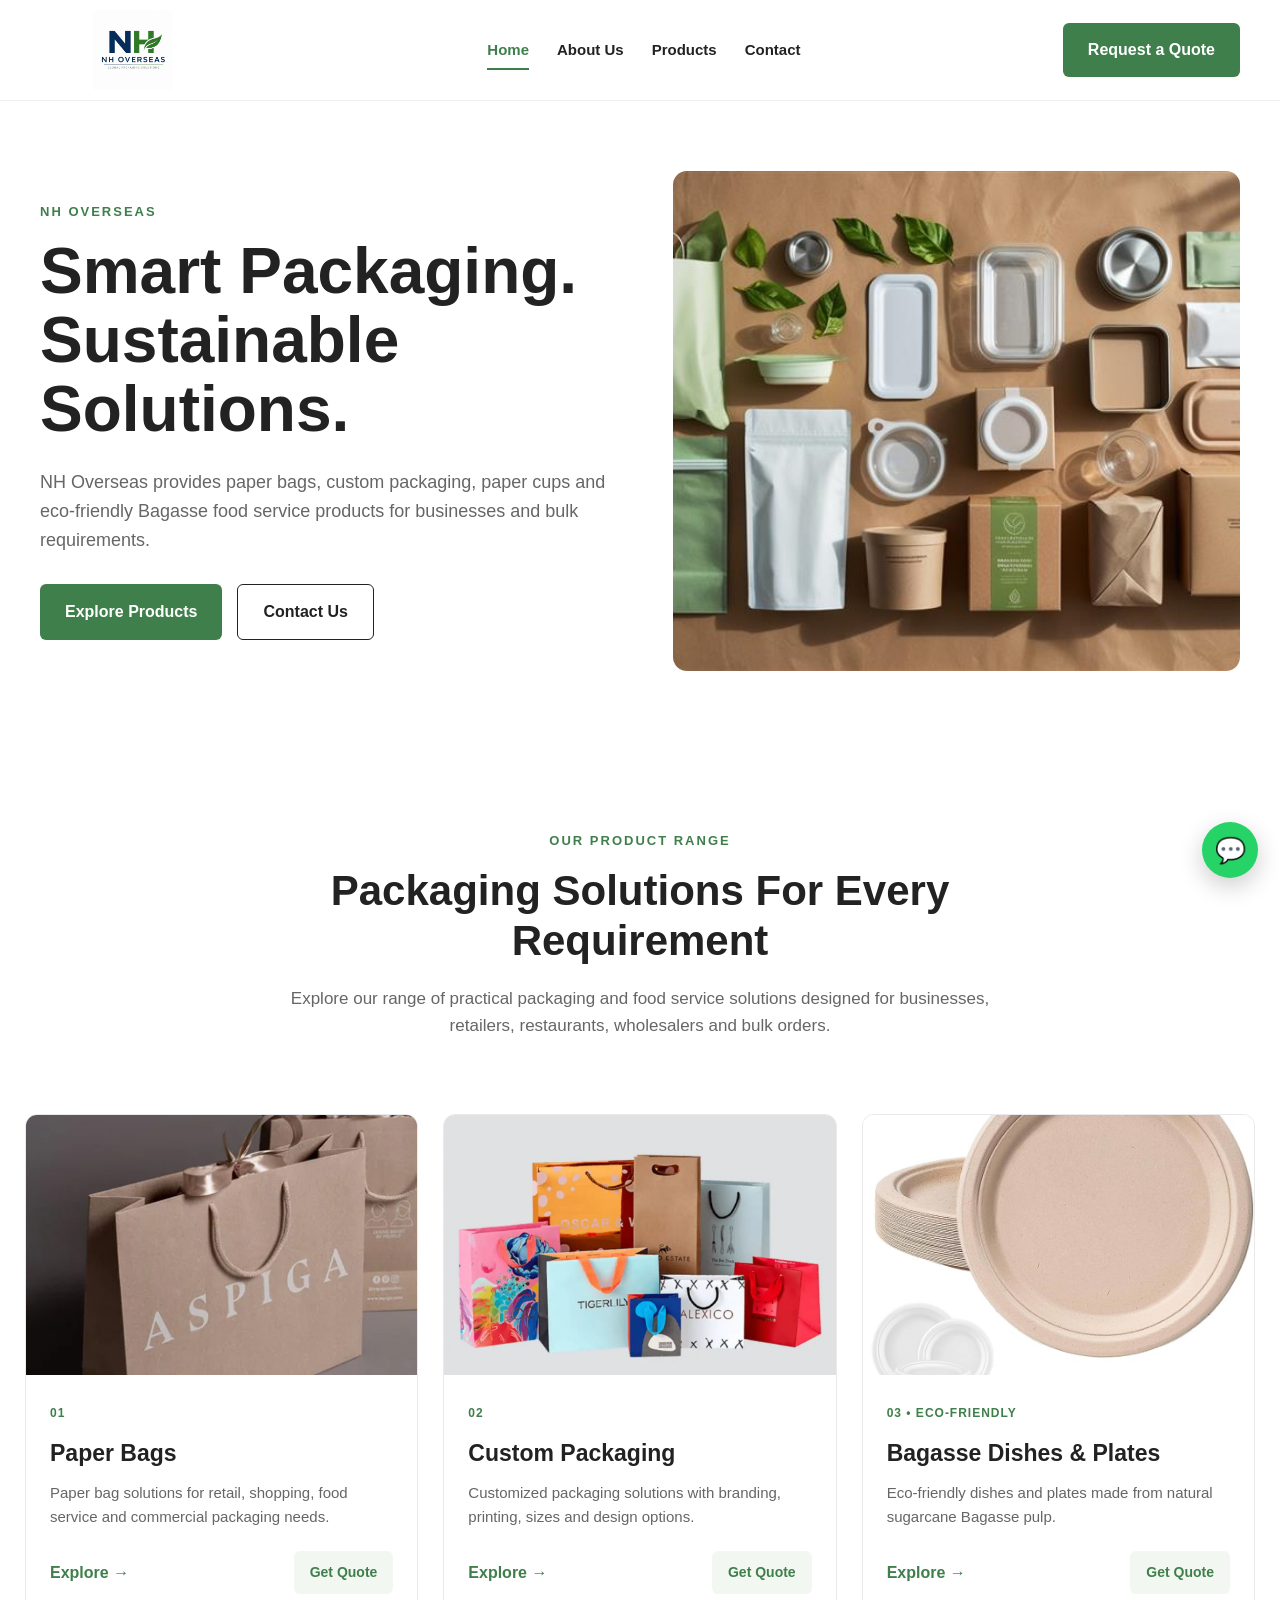
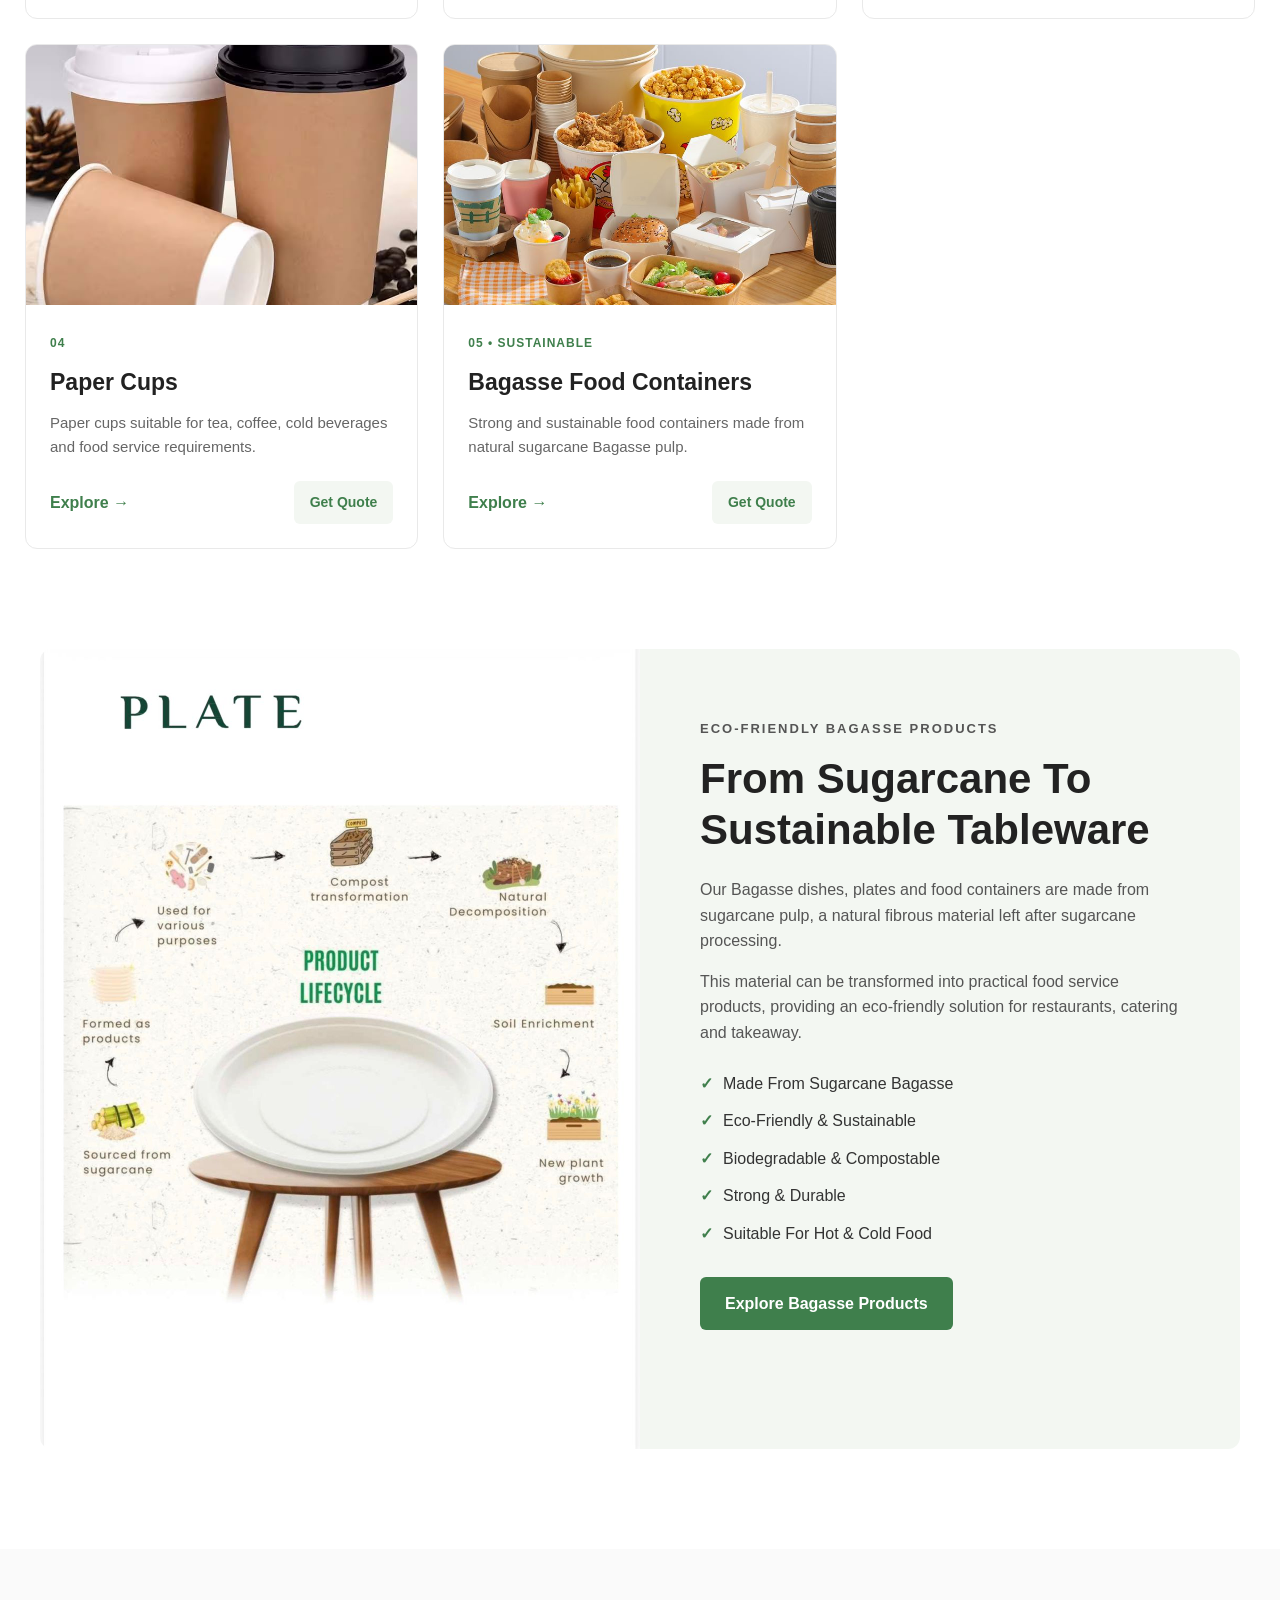
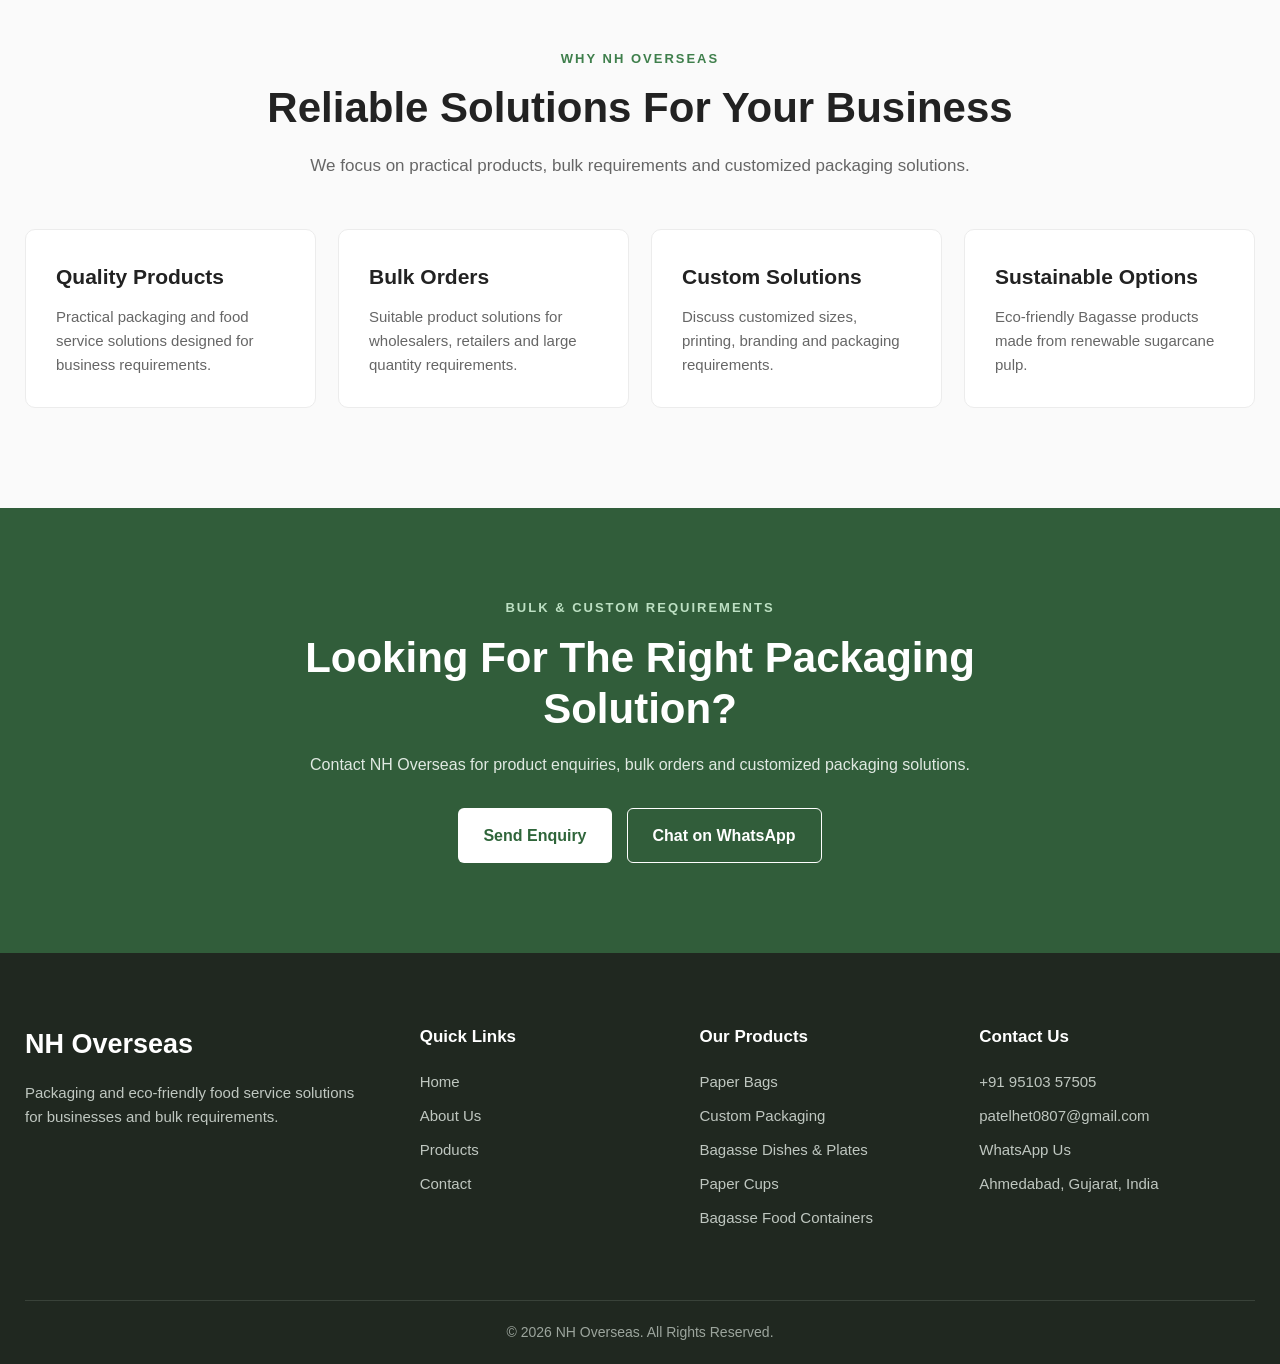
==== index.html @ 630b4209 "Add files via upload" ====
<!DOCTYPE html>
<html lang="en">

<head>
    <meta charset="UTF-8">
    <meta name="viewport" content="width=device-width, initial-scale=1.0">

    <title>NH Overseas | Sustainable Packaging Solutions</title>

    <meta name="description"
        content="NH Overseas offers paper bags, custom packaging, eco-friendly sugarcane Bagasse dishes, plates, paper cups and food containers.">

    <link rel="stylesheet" href="./css/style.css">
</head>

<body>

    <!-- HEADER -->
    <header class="header">
        <div class="navbar">

            <a href="./index.html" class="logo">
                <img src="./images/logo.png" alt="NH Overseas Logo">
            </a>

            <nav class="nav-menu" id="navMenu">
                <a href="./index.html" class="active">Home</a>
                <a href="./about.html">About Us</a>
                <a href="./products.html">Products</a>
                <a href="./contact.html">Contact</a>
            </nav>

            <div class="header-actions">

                <a href="./contact.html" class="quote-btn">
                    Request a Quote
                </a>

                <button class="menu-toggle" id="menuToggle"
                    aria-label="Open Menu">
                    ☰
                </button>

            </div>

        </div>
    </header>


    <!-- HERO SECTION -->
    <section class="hero">

        <div class="hero-content">

            <p class="section-tag">
                NH OVERSEAS
            </p>

            <h1>
                Smart Packaging.
                Sustainable Solutions.
            </h1>

            <p class="hero-text">
                NH Overseas provides paper bags, custom packaging,
                paper cups and eco-friendly Bagasse food service
                products for businesses and bulk requirements.
            </p>

            <div class="hero-buttons">

                <a href="./products.html" class="primary-btn">
                    Explore Products
                </a>

                <a href="./contact.html" class="secondary-btn">
                    Contact Us
                </a>

            </div>

        </div>


        <div class="hero-image">

            <img src="./images/hero.jpg"
                alt="NH Overseas Sustainable Packaging">

        </div>

    </section>


    <!-- PRODUCTS INTRO -->
    <section class="product-intro">

        <div class="section-heading">

            <p class="section-tag">
                OUR PRODUCT RANGE
            </p>

            <h2>
                Packaging Solutions For Every Requirement
            </h2>

            <p>
                Explore our range of practical packaging and
                food service solutions designed for businesses,
                retailers, restaurants, wholesalers and bulk orders.
            </p>

        </div>

    </section>


    <!-- PRODUCTS -->
    <section class="products-section">

        <div class="products-grid">


            <!-- PRODUCT 1 -->
            <div class="product-card">

                <div class="product-image">

                    <img src="./images/paper-bags.jpg"
                        alt="Paper Bags">

                </div>

                <div class="product-info">

                    <span>01</span>

                    <h3>
                        Paper Bags
                    </h3>

                    <p>
                        Paper bag solutions for retail,
                        shopping, food service and
                        commercial packaging needs.
                    </p>

                    <div class="product-buttons">

                        <a href="./products.html#paper-bags"
                            class="explore-link">

                            Explore →

                        </a>

                        <a href="./contact.html"
                            class="get-quote-btn">

                            Get Quote

                        </a>

                    </div>

                </div>

            </div>


            <!-- PRODUCT 2 -->
            <div class="product-card">

                <div class="product-image">

                    <img src="./images/custom-bags.jpg"
                        alt="Custom Packaging">

                </div>

                <div class="product-info">

                    <span>02</span>

                    <h3>
                        Custom Packaging
                    </h3>

                    <p>
                        Customized packaging solutions with
                        branding, printing, sizes and
                        design options.
                    </p>

                    <div class="product-buttons">

                        <a href="./products.html#custom-packaging"
                            class="explore-link">

                            Explore →

                        </a>

                        <a href="./contact.html"
                            class="get-quote-btn">

                            Get Quote

                        </a>

                    </div>

                </div>

            </div>


            <!-- PRODUCT 3 -->
            <div class="product-card">

                <div class="product-image">

                    <img src="./images/paper-dishes.jpg"
                        alt="Eco-Friendly Bagasse Dishes and Plates">

                </div>

                <div class="product-info">

                    <span>03 • ECO-FRIENDLY</span>

                    <h3>
                        Bagasse Dishes & Plates
                    </h3>

                    <p>
                        Eco-friendly dishes and plates made
                        from natural sugarcane Bagasse pulp.
                    </p>

                    <div class="product-buttons">

                        <a href="./products.html#paper-dishes"
                            class="explore-link">

                            Explore →

                        </a>

                        <a href="./contact.html"
                            class="get-quote-btn">

                            Get Quote

                        </a>

                    </div>

                </div>

            </div>


            <!-- PRODUCT 4 -->
            <div class="product-card">

                <div class="product-image">

                    <img src="./images/paper-cups.jpg"
                        alt="Paper Cups">

                </div>

                <div class="product-info">

                    <span>04</span>

                    <h3>
                        Paper Cups
                    </h3>

                    <p>
                        Paper cups suitable for tea,
                        coffee, cold beverages and
                        food service requirements.
                    </p>

                    <div class="product-buttons">

                        <a href="./products.html#paper-cups"
                            class="explore-link">

                            Explore →

                        </a>

                        <a href="./contact.html"
                            class="get-quote-btn">

                            Get Quote

                        </a>

                    </div>

                </div>

            </div>


            <!-- PRODUCT 5 -->
            <div class="product-card">

                <div class="product-image">

                    <img src="./images/food-containers.jpg"
                        alt="Eco-Friendly Bagasse Food Containers">

                </div>

                <div class="product-info">

                    <span>05 • SUSTAINABLE</span>

                    <h3>
                        Bagasse Food Containers
                    </h3>

                    <p>
                        Strong and sustainable food containers
                        made from natural sugarcane Bagasse pulp.
                    </p>

                    <div class="product-buttons">

                        <a href="./products.html#food-containers"
                            class="explore-link">

                            Explore →

                        </a>

                        <a href="./contact.html"
                            class="get-quote-btn">

                            Get Quote

                        </a>

                    </div>

                </div>

            </div>


        </div>

    </section>


    <!-- BAGASSE FEATURE -->
    <section class="custom-section">

        <div class="custom-image">

         <img src="./images/bagasse-process.jpg"
     alt="Sugarcane to Bagasse Eco-Friendly Product Process">

        </div>


        <div class="custom-content">

            <p class="section-tag">
                ECO-FRIENDLY BAGASSE PRODUCTS
            </p>

            <h2>
                From Sugarcane To Sustainable Tableware
            </h2>

            <p>
                Our Bagasse dishes, plates and food containers
                are made from sugarcane pulp, a natural fibrous
                material left after sugarcane processing.
            </p>

            <p>
                This material can be transformed into practical
                food service products, providing an eco-friendly
                solution for restaurants, catering and takeaway.
            </p>

            <ul>

                <li>Made From Sugarcane Bagasse</li>

                <li>Eco-Friendly & Sustainable</li>

                <li>Biodegradable & Compostable</li>

                <li>Strong & Durable</li>

                <li>Suitable For Hot & Cold Food</li>

            </ul>

            <a href="./products.html#paper-dishes"
                class="primary-btn">

                Explore Bagasse Products

            </a>

        </div>

    </section>


    <!-- WHY CHOOSE US -->
    <section class="why-section">

        <div class="section-heading">

            <p class="section-tag">
                WHY NH OVERSEAS
            </p>

            <h2>
                Reliable Solutions For Your Business
            </h2>

            <p>
                We focus on practical products, bulk requirements
                and customized packaging solutions.
            </p>

        </div>


        <div class="why-grid">


            <div class="why-card">

                <h3>
                    Quality Products
                </h3>

                <p>
                    Practical packaging and food service
                    solutions designed for business requirements.
                </p>

            </div>


            <div class="why-card">

                <h3>
                    Bulk Orders
                </h3>

                <p>
                    Suitable product solutions for wholesalers,
                    retailers and large quantity requirements.
                </p>

            </div>


            <div class="why-card">

                <h3>
                    Custom Solutions
                </h3>

                <p>
                    Discuss customized sizes, printing,
                    branding and packaging requirements.
                </p>

            </div>


            <div class="why-card">

                <h3>
                    Sustainable Options
                </h3>

                <p>
                    Eco-friendly Bagasse products made
                    from renewable sugarcane pulp.
                </p>

            </div>


        </div>

    </section>


    <!-- CTA -->
    <section class="cta-section">

        <p class="section-tag">
            BULK & CUSTOM REQUIREMENTS
        </p>

        <h2>
            Looking For The Right Packaging Solution?
        </h2>

        <p>
            Contact NH Overseas for product enquiries,
            bulk orders and customized packaging solutions.
        </p>


        <div class="cta-buttons">

            <a href="./contact.html"
                class="white-btn">

                Send Enquiry

            </a>

            <a href="https://wa.me/919510357505"
                target="_blank"
                class="outline-btn">

                Chat on WhatsApp

            </a>

        </div>

    </section>


    <!-- FOOTER -->
    <footer class="footer">

        <div class="footer-grid">


            <div>

                <h2>
                    NH Overseas
                </h2>

                <p>
                    Packaging and eco-friendly food service
                    solutions for businesses and bulk requirements.
                </p>

            </div>


            <div>

                <h3>
                    Quick Links
                </h3>

                <a href="./index.html">
                    Home
                </a>

                <a href="./about.html">
                    About Us
                </a>

                <a href="./products.html">
                    Products
                </a>

                <a href="./contact.html">
                    Contact
                </a>

            </div>


            <div>

                <h3>
                    Our Products
                </h3>

                <a href="./products.html#paper-bags">
                    Paper Bags
                </a>

                <a href="./products.html#custom-packaging">
                    Custom Packaging
                </a>

                <a href="./products.html#paper-dishes">
                    Bagasse Dishes & Plates
                </a>

                <a href="./products.html#paper-cups">
                    Paper Cups
                </a>

                <a href="./products.html#food-containers">
                    Bagasse Food Containers
                </a>

            </div>


            <div>

                <h3>
                    Contact Us
                </h3>

                <a href="tel:+919510357505">
                    +91 95103 57505
                </a>

                <a href="mailto:patelhet0807@gmail.com">
                    patelhet0807@gmail.com
                </a>

                <a href="https://wa.me/919510357505"
                    target="_blank">

                    WhatsApp Us

                </a>

                <p>
                    Ahmedabad, Gujarat, India
                </p>

            </div>

        </div>


        <div class="footer-bottom">

            © 2026 NH Overseas. All Rights Reserved.

        </div>

    </footer>


    <!-- FLOATING WHATSAPP -->
    <a href="https://wa.me/919510357505"
        class="floating-whatsapp"
        target="_blank"
        aria-label="Chat on WhatsApp">

        💬

    </a>


    <!-- BACK TO TOP -->
    <button class="back-to-top"
        id="backToTop"
        aria-label="Back to top">

        ↑

    </button>


    <!-- JAVASCRIPT -->
    <script>

        const menuToggle =
            document.getElementById("menuToggle");

        const navMenu =
            document.getElementById("navMenu");


        menuToggle.addEventListener("click", function () {

            navMenu.classList.toggle("show");

        });


        const backToTop =
            document.getElementById("backToTop");


        window.addEventListener("scroll", function () {

            if (window.scrollY > 300) {

                backToTop.classList.add("show");

            } else {

                backToTop.classList.remove("show");

            }

        });


        backToTop.addEventListener("click", function () {

            window.scrollTo({
                top: 0,
                behavior: "smooth"
            });

        });

    </script>

</body>

</html>
---- css/style.css ----
/* ========================================
   NH OVERSEAS - FINAL WEBSITE STYLESHEET
======================================== */

/* ---------- RESET ---------- */

* {
    margin: 0;
    padding: 0;
    box-sizing: border-box;
}

html {
    scroll-behavior: smooth;
}

body {
    font-family: Arial, Helvetica, sans-serif;
    color: #222;
    background: #ffffff;
    line-height: 1.6;
}

img {
    max-width: 100%;
    display: block;
}

a {
    text-decoration: none;
    color: inherit;
}

button,
input,
textarea,
select {
    font: inherit;
}


/* ========================================
   COMMON
======================================== */

.section-tag {
    font-size: 13px;
    font-weight: 700;
    letter-spacing: 2px;
    color: #3f7f4c;
    margin-bottom: 14px;
    text-transform: uppercase;
}

.section-heading {
    max-width: 750px;
    margin: 0 auto;
    text-align: center;
}

.section-heading h2 {
    font-size: 42px;
    line-height: 1.2;
    margin-bottom: 18px;
}

.section-heading > p:last-child {
    color: #666;
    font-size: 17px;
}

.primary-btn,
.secondary-btn,
.quote-btn,
.white-btn,
.outline-btn,
.outline-white-btn,
.get-quote-btn {
    display: inline-flex;
    align-items: center;
    justify-content: center;
    padding: 14px 25px;
    border-radius: 6px;
    font-weight: 600;
    transition: 0.3s ease;
    cursor: pointer;
    border: none;
}

.primary-btn {
    background: #3f7f4c;
    color: #ffffff;
}

.primary-btn:hover {
    background: #2f653a;
    transform: translateY(-2px);
}

.secondary-btn {
    border: 1px solid #222;
    color: #222;
    background: transparent;
}

.secondary-btn:hover {
    background: #222;
    color: #fff;
}

.white-btn {
    background: #ffffff;
    color: #2f653a;
}

.white-btn:hover {
    transform: translateY(-2px);
}

.outline-btn,
.outline-white-btn {
    border: 1px solid #ffffff;
    color: #ffffff;
}

.outline-btn:hover,
.outline-white-btn:hover {
    background: #ffffff;
    color: #2f653a;
}


/* ========================================
   HEADER
======================================== */

.header {
    width: 100%;
    background: #ffffff;
    position: sticky;
    top: 0;
    z-index: 1000;
    border-bottom: 1px solid #eeeeee;
}

.navbar {
    max-width: 1250px;
    margin: auto;
    min-height: 82px;
    padding: 10px 25px;

    display: flex;
    align-items: center;
    justify-content: space-between;
    gap: 25px;
}

.logo {
    display: flex;
    align-items: center;
    flex-shrink: 0;
}

.logo img {
    width: 185px;
    max-height: 80px;
    object-fit: contain;
}

.nav-menu {
    display: flex;
    align-items: center;
    gap: 28px;
}

.nav-menu a {
    font-size: 15px;
    font-weight: 600;
    position: relative;
    padding: 8px 0;
}

.nav-menu a::after {
    content: "";
    width: 0;
    height: 2px;
    background: #3f7f4c;

    position: absolute;
    left: 0;
    bottom: 0;

    transition: 0.3s;
}

.nav-menu a:hover::after,
.nav-menu a.active::after {
    width: 100%;
}

.nav-menu a.active {
    color: #3f7f4c;
}

.header-actions {
    display: flex;
    align-items: center;
    gap: 12px;
}

.quote-btn {
    background: #3f7f4c;
    color: #ffffff;
    white-space: nowrap;
}

.quote-btn:hover {
    background: #2f653a;
}

.menu-toggle {
    display: none;
    background: none;
    border: none;
    font-size: 30px;
    cursor: pointer;
}


/* ========================================
   HOME HERO
======================================== */

.hero {
    max-width: 1250px;
    margin: auto;
    min-height: 620px;
    padding: 70px 25px;

    display: grid;
    grid-template-columns: 1fr 1fr;
    align-items: center;
    gap: 65px;
}

.hero-content h1 {
    font-size: clamp(42px, 5vw, 68px);
    line-height: 1.08;
    margin-bottom: 24px;
    max-width: 650px;
}

.hero-text {
    color: #666;
    font-size: 18px;
    max-width: 600px;
    margin-bottom: 30px;
}

.hero-buttons {
    display: flex;
    flex-wrap: wrap;
    gap: 15px;
}

.hero-image img {
    width: 100%;
    height: 500px;
    object-fit: cover;
    border-radius: 14px;
}


/* ========================================
   PAGE HERO
======================================== */

.page-hero {
    background: #f3f7f2;
    min-height: 320px;

    display: flex;
    align-items: center;
    justify-content: center;

    padding: 60px 25px;
    text-align: center;
}

.page-hero-content {
    max-width: 850px;
}

.page-hero-content > p {
    font-size: 13px;
    font-weight: 700;
    color: #3f7f4c;
    letter-spacing: 2px;
    margin-bottom: 15px;
}

.page-hero h1 {
    font-size: clamp(38px, 5vw, 58px);
    line-height: 1.15;
    margin-bottom: 18px;
}

.page-hero span {
    color: #666;
    font-size: 17px;
}


/* ========================================
   PRODUCT INTRO
======================================== */

.product-intro,
.products-intro {
    padding: 90px 25px 45px;
}


/* ========================================
   PRODUCT GRID
======================================== */

.products-section {
    padding: 30px 25px 100px;
}

.products-grid {
    max-width: 1250px;
    margin: auto;

    display: grid;
    grid-template-columns: repeat(3, 1fr);
    gap: 25px;
}

.product-card {
    border: 1px solid #e9e9e9;
    background: #ffffff;
    border-radius: 12px;
    overflow: hidden;

    transition: 0.3s ease;
}

.product-card:hover {
    transform: translateY(-7px);
    box-shadow: 0 15px 40px rgba(0, 0, 0, 0.08);
}

.product-image {
    overflow: hidden;
}

.product-image img {
    width: 100%;
    height: 260px;
    object-fit: cover;
    transition: 0.5s;
}

.product-card:hover .product-image img {
    transform: scale(1.05);
}

.product-info {
    padding: 24px;
}

.product-info > span {
    color: #3f7f4c;
    font-size: 12px;
    font-weight: 700;
    letter-spacing: 1px;
}

.product-info h3 {
    font-size: 23px;
    margin: 10px 0;
}

.product-info p {
    color: #666;
    font-size: 15px;
}

.product-buttons {
    display: flex;
    align-items: center;
    justify-content: space-between;
    gap: 12px;
    margin-top: 22px;
}

.explore-link {
    color: #3f7f4c;
    font-weight: 700;
}

.get-quote-btn {
    padding: 10px 16px;
    background: #f3f7f2;
    color: #3f7f4c;
    font-size: 14px;
}

.get-quote-btn:hover {
    background: #3f7f4c;
    color: #fff;
}


/* ========================================
   CUSTOM / BAGASSE SECTION
======================================== */

.custom-section {
    max-width: 1250px;
    margin: 0 auto 100px;
    padding: 0 25px;

    display: grid;
    grid-template-columns: 1fr 1fr;
    align-items: stretch;
    gap: 0;
}

.custom-image img {
    width: 100%;
    height: 100%;
    min-height: 520px;
    object-fit: cover;
    border-radius: 12px 0 0 12px;
}

.custom-content {
    background: #f3f7f2;
    padding: 70px 60px;
    border-radius: 0 12px 12px 0;
}

.custom-content h2 {
    font-size: 42px;
    line-height: 1.2;
    margin-bottom: 22px;
}

.custom-content p {
    color: #555;
    margin-bottom: 15px;
}

.custom-content ul {
    list-style: none;
    margin: 25px 0 30px;
}

.custom-content li {
    margin-bottom: 12px;
    color: #333;
}

.custom-content li::before {
    content: "✓";
    color: #3f7f4c;
    font-weight: bold;
    margin-right: 10px;
}


/* ========================================
   WHY SECTION
======================================== */

.why-section {
    background: #fafafa;
    padding: 100px 25px;
}

.why-grid {
    max-width: 1250px;
    margin: 50px auto 0;

    display: grid;
    grid-template-columns: repeat(4, 1fr);
    gap: 22px;
}

.why-card {
    background: #ffffff;
    padding: 30px;
    border: 1px solid #ececec;
    border-radius: 10px;
}

.why-card h3 {
    font-size: 21px;
    margin-bottom: 12px;
}

.why-card p {
    color: #666;
    font-size: 15px;
}


/* ========================================
   PRODUCT DETAIL PAGES
======================================== */

.product-category-section {
    padding: 100px 25px;
}

.alternate-section {
    background: #fafafa;
}

.product-category-container {
    max-width: 1200px;
    margin: auto;

    display: grid;
    grid-template-columns: 1fr 1fr;
    align-items: center;
    gap: 70px;
}

.reverse-layout .product-category-content {
    order: 2;
}

.reverse-layout .product-category-visual {
    order: 1;
}

.product-category-content h2 {
    font-size: 42px;
    line-height: 1.2;
    margin-bottom: 20px;
}

.product-category-content > p {
    color: #666;
    margin-bottom: 15px;
    font-size: 16px;
}

.product-feature-list {
    margin: 28px 0 32px;

    display: grid;
    grid-template-columns: repeat(2, 1fr);
    gap: 12px;
}

.product-feature-list div {
    background: #f3f7f2;
    padding: 12px 14px;
    border-radius: 6px;
    color: #333;
    font-size: 14px;
}

.product-image-visual img,
.product-category-visual img {
    width: 100%;
    height: 470px;
    object-fit: cover;
    border-radius: 14px;
}


/* ========================================
   PAPER / BAGASSE FEATURE
======================================== */

.paper-feature {
    background: #315d3a;
    padding: 90px 25px;
    color: #ffffff;
}

.paper-feature-container {
    max-width: 1200px;
    margin: auto;

    display: grid;
    grid-template-columns: 1fr 1fr;
    align-items: center;
    gap: 70px;
}

.paper-feature-content h2 {
    font-size: 43px;
    line-height: 1.2;
    margin-bottom: 20px;
}

.paper-feature-content > p {
    margin-bottom: 15px;
    color: #e5eee7;
}

.light-tag {
    color: #bde0c3;
}

.feature-list {
    margin: 28px 0 30px;
}

.feature-list div {
    margin-bottom: 13px;
    color: #f1f6f2;
}

.feature-list span {
    margin-right: 10px;
    color: #bde0c3;
}

.paper-feature-image img {
    width: 100%;
    height: 450px;
    object-fit: cover;
    border-radius: 14px;
}


/* ========================================
   ABOUT PAGE
======================================== */

.about-section {
    padding: 100px 25px;
}

.about-container {
    max-width: 1200px;
    margin: auto;

    display: grid;
    grid-template-columns: 1fr 1fr;
    align-items: center;
    gap: 70px;
}

.about-content h2 {
    font-size: 42px;
    line-height: 1.2;
    margin-bottom: 20px;
}

.about-content > p {
    color: #666;
    margin-bottom: 16px;
}

.about-content .primary-btn {
    margin-top: 15px;
}

.about-visual img {
    width: 100%;
    height: 470px;
    object-fit: cover;
    border-radius: 14px;
}


/* ========================================
   CTA SECTIONS
======================================== */

.cta-section,
.global-cta {
    background: #315d3a;
    color: #ffffff;
    text-align: center;
    padding: 90px 25px;
}

.cta-section .section-tag,
.global-cta .section-tag {
    color: #bde0c3;
}

.cta-section h2,
.global-cta h2 {
    max-width: 800px;
    margin: 0 auto 18px;
    font-size: 42px;
    line-height: 1.2;
}

.cta-section > p:not(.section-tag),
.global-cta span {
    display: block;
    max-width: 700px;
    margin: auto;
    color: #e0e9e2;
}

.cta-buttons,
.global-cta-buttons {
    margin-top: 30px;

    display: flex;
    justify-content: center;
    flex-wrap: wrap;
    gap: 15px;
}


/* ========================================
   CONTACT PAGE
======================================== */

.contact-section {
    padding: 100px 25px;
}

.contact-container {
    max-width: 1200px;
    margin: auto;

    display: grid;
    grid-template-columns: 0.9fr 1.1fr;
    gap: 70px;
}

.contact-info h2,
.contact-form-box h2 {
    font-size: 40px;
    line-height: 1.2;
    margin-bottom: 18px;
}

.contact-info > p {
    color: #666;
    margin-bottom: 35px;
}

.contact-detail {
    display: flex;
    align-items: flex-start;
    gap: 16px;
    margin-bottom: 25px;
}

.contact-icon {
    width: 48px;
    height: 48px;
    flex-shrink: 0;

    display: flex;
    align-items: center;
    justify-content: center;

    background: #f3f7f2;
    border-radius: 50%;
    font-size: 20px;
}

.contact-detail h3 {
    font-size: 17px;
    margin-bottom: 4px;
}

.contact-detail a {
    color: #3f7f4c;
    font-weight: 600;
}

.contact-detail p {
    color: #666;
}

.contact-form-box {
    background: #fafafa;
    border: 1px solid #eeeeee;
    border-radius: 14px;
    padding: 45px;
}

.form-intro {
    color: #666;
    margin-bottom: 28px;
}

.form-group {
    margin-bottom: 20px;
}

.form-group label {
    display: block;
    margin-bottom: 8px;
    font-weight: 600;
    font-size: 14px;
}

.form-group input,
.form-group textarea,
.form-group select {
    width: 100%;
    border: 1px solid #dddddd;
    background: #ffffff;
    border-radius: 6px;
    padding: 14px;
    outline: none;
    transition: 0.3s;
}

.form-group textarea {
    resize: vertical;
}

.form-group input:focus,
.form-group textarea:focus,
.form-group select:focus {
    border-color: #3f7f4c;
    box-shadow: 0 0 0 3px rgba(63, 127, 76, 0.1);
}

.form-submit {
    width: 100%;
}


/* ========================================
   FOOTER
======================================== */

.footer {
    background: #202820;
    color: #ffffff;
    padding: 70px 25px 0;
}

.footer-grid {
    max-width: 1250px;
    margin: auto;

    display: grid;
    grid-template-columns: 1.5fr 1fr 1fr 1.2fr;
    gap: 50px;

    padding-bottom: 60px;
}

.footer h2 {
    font-size: 27px;
    margin-bottom: 15px;
}

.footer h3 {
    font-size: 17px;
    margin-bottom: 20px;
}

.footer p {
    color: #bfc7c0;
    font-size: 15px;
}

.footer a {
    display: block;
    color: #bfc7c0;
    margin-bottom: 10px;
    font-size: 15px;
    transition: 0.3s;
}

.footer a:hover {
    color: #ffffff;
    padding-left: 4px;
}

.footer-bottom {
    max-width: 1250px;
    margin: auto;
    padding: 20px 0;

    border-top: 1px solid #394239;
    text-align: center;

    color: #9ca59d;
    font-size: 14px;
}


/* ========================================
   FLOATING WHATSAPP
======================================== */

.floating-whatsapp {
    width: 56px;
    height: 56px;

    position: fixed;
    right: 22px;
    bottom: 22px;
    z-index: 999;

    display: flex;
    align-items: center;
    justify-content: center;

    background: #25d366;
    color: #ffffff;
    border-radius: 50%;

    font-size: 25px;

    box-shadow: 0 8px 25px rgba(0, 0, 0, 0.2);
    transition: 0.3s;
}

.floating-whatsapp:hover {
    transform: scale(1.08);
}


/* ========================================
   BACK TO TOP
======================================== */

.back-to-top {
    width: 46px;
    height: 46px;

    position: fixed;
    right: 28px;
    bottom: 92px;
    z-index: 998;

    border: none;
    border-radius: 50%;

    background: #315d3a;
    color: #ffffff;

    font-size: 22px;
    cursor: pointer;

    opacity: 0;
    visibility: hidden;
    transform: translateY(10px);

    transition: 0.3s;
}

.back-to-top.show {
    opacity: 1;
    visibility: visible;
    transform: translateY(0);
}

.back-to-top:hover {
    background: #222;
}


/* ========================================
   TABLET RESPONSIVE
======================================== */

@media (max-width: 1000px) {

    .products-grid {
        grid-template-columns: repeat(2, 1fr);
    }

    .why-grid {
        grid-template-columns: repeat(2, 1fr);
    }

    .hero {
        gap: 40px;
    }

    .custom-content {
        padding: 50px 40px;
    }

    .footer-grid {
        grid-template-columns: repeat(2, 1fr);
    }

}


/* ========================================
   MOBILE RESPONSIVE
======================================== */

@media (max-width: 768px) {

    .navbar {
        min-height: 72px;
        padding: 8px 18px;
        gap: 12px;
    }

    .logo img {
        width: 140px;
        max-height: 55px;
    }

    .quote-btn {
        display: none;
    }

    .menu-toggle {
        display: block;
    }

    .nav-menu {
        display: none;

        position: absolute;
        top: 72px;
        left: 0;

        width: 100%;
        background: #ffffff;

        padding: 15px 20px 25px;

        flex-direction: column;
        align-items: flex-start;
        gap: 5px;

        border-bottom: 1px solid #eeeeee;
    }

    .nav-menu.show {
        display: flex;
    }

    .nav-menu a {
        width: 100%;
        padding: 12px 0;
    }


    .hero {
        grid-template-columns: 1fr;
        padding: 55px 20px 70px;
        gap: 40px;
        min-height: auto;
    }

    .hero-content {
        text-align: center;
    }

    .hero-content h1 {
        font-size: 43px;
    }

    .hero-text {
        font-size: 16px;
        margin-left: auto;
        margin-right: auto;
    }

    .hero-buttons {
        justify-content: center;
    }

    .hero-image img {
        height: 350px;
    }


    .page-hero {
        min-height: 270px;
        padding: 50px 20px;
    }

    .page-hero h1 {
        font-size: 38px;
    }


    .section-heading h2,
    .custom-content h2,
    .product-category-content h2,
    .paper-feature-content h2,
    .about-content h2,
    .cta-section h2,
    .global-cta h2 {
        font-size: 34px;
    }


    .product-intro,
    .products-intro {
        padding: 70px 20px 35px;
    }

    .products-section {
        padding: 25px 20px 70px;
    }

    .products-grid {
        grid-template-columns: 1fr;
    }

    .product-image img {
        height: 250px;
    }


    .custom-section {
        grid-template-columns: 1fr;
        margin-bottom: 70px;
        padding: 0 20px;
    }

    .custom-image img {
        min-height: 320px;
        border-radius: 12px 12px 0 0;
    }

    .custom-content {
        padding: 45px 28px;
        border-radius: 0 0 12px 12px;
    }


    .why-section {
        padding: 70px 20px;
    }

    .why-grid {
        grid-template-columns: 1fr;
        margin-top: 35px;
    }


    .product-category-section {
        padding: 70px 20px;
    }

    .product-category-container {
        grid-template-columns: 1fr;
        gap: 35px;
    }

    .reverse-layout .product-category-content,
    .reverse-layout .product-category-visual {
        order: initial;
    }

    .product-feature-list {
        grid-template-columns: 1fr;
    }

    .product-image-visual img,
    .product-category-visual img {
        height: 350px;
    }


    .paper-feature {
        padding: 70px 20px;
    }

    .paper-feature-container {
        grid-template-columns: 1fr;
        gap: 40px;
    }

    .paper-feature-image img {
        height: 350px;
    }


    .about-section {
        padding: 70px 20px;
    }

    .about-container {
        grid-template-columns: 1fr;
        gap: 40px;
    }

    .about-visual img {
        height: 350px;
    }


    .cta-section,
    .global-cta {
        padding: 70px 20px;
    }


    .contact-section {
        padding: 70px 20px;
    }

    .contact-container {
        grid-template-columns: 1fr;
        gap: 45px;
    }

    .contact-info h2,
    .contact-form-box h2 {
        font-size: 34px;
    }

    .contact-form-box {
        padding: 30px 22px;
    }


    .footer {
        padding: 60px 20px 0;
    }

    .footer-grid {
        grid-template-columns: 1fr;
        gap: 35px;
        padding-bottom: 45px;
    }

    .floating-whatsapp {
        width: 52px;
        height: 52px;
        right: 18px;
        bottom: 18px;
    }

    .back-to-top {
        right: 21px;
        bottom: 82px;
        width: 43px;
        height: 43px;
    }

}


/* ========================================
   SMALL MOBILE
======================================== */

@media (max-width: 480px) {

    .hero-content h1 {
        font-size: 36px;
    }

    .page-hero h1 {
        font-size: 33px;
    }

    .section-heading h2,
    .custom-content h2,
    .product-category-content h2,
    .paper-feature-content h2,
    .about-content h2,
    .cta-section h2,
    .global-cta h2 {
        font-size: 29px;
    }

    .primary-btn,
    .secondary-btn,
    .white-btn,
    .outline-btn,
    .outline-white-btn {
        width: 100%;
    }

    .hero-buttons,
    .cta-buttons,
    .global-cta-buttons {
        flex-direction: column;
    }

}
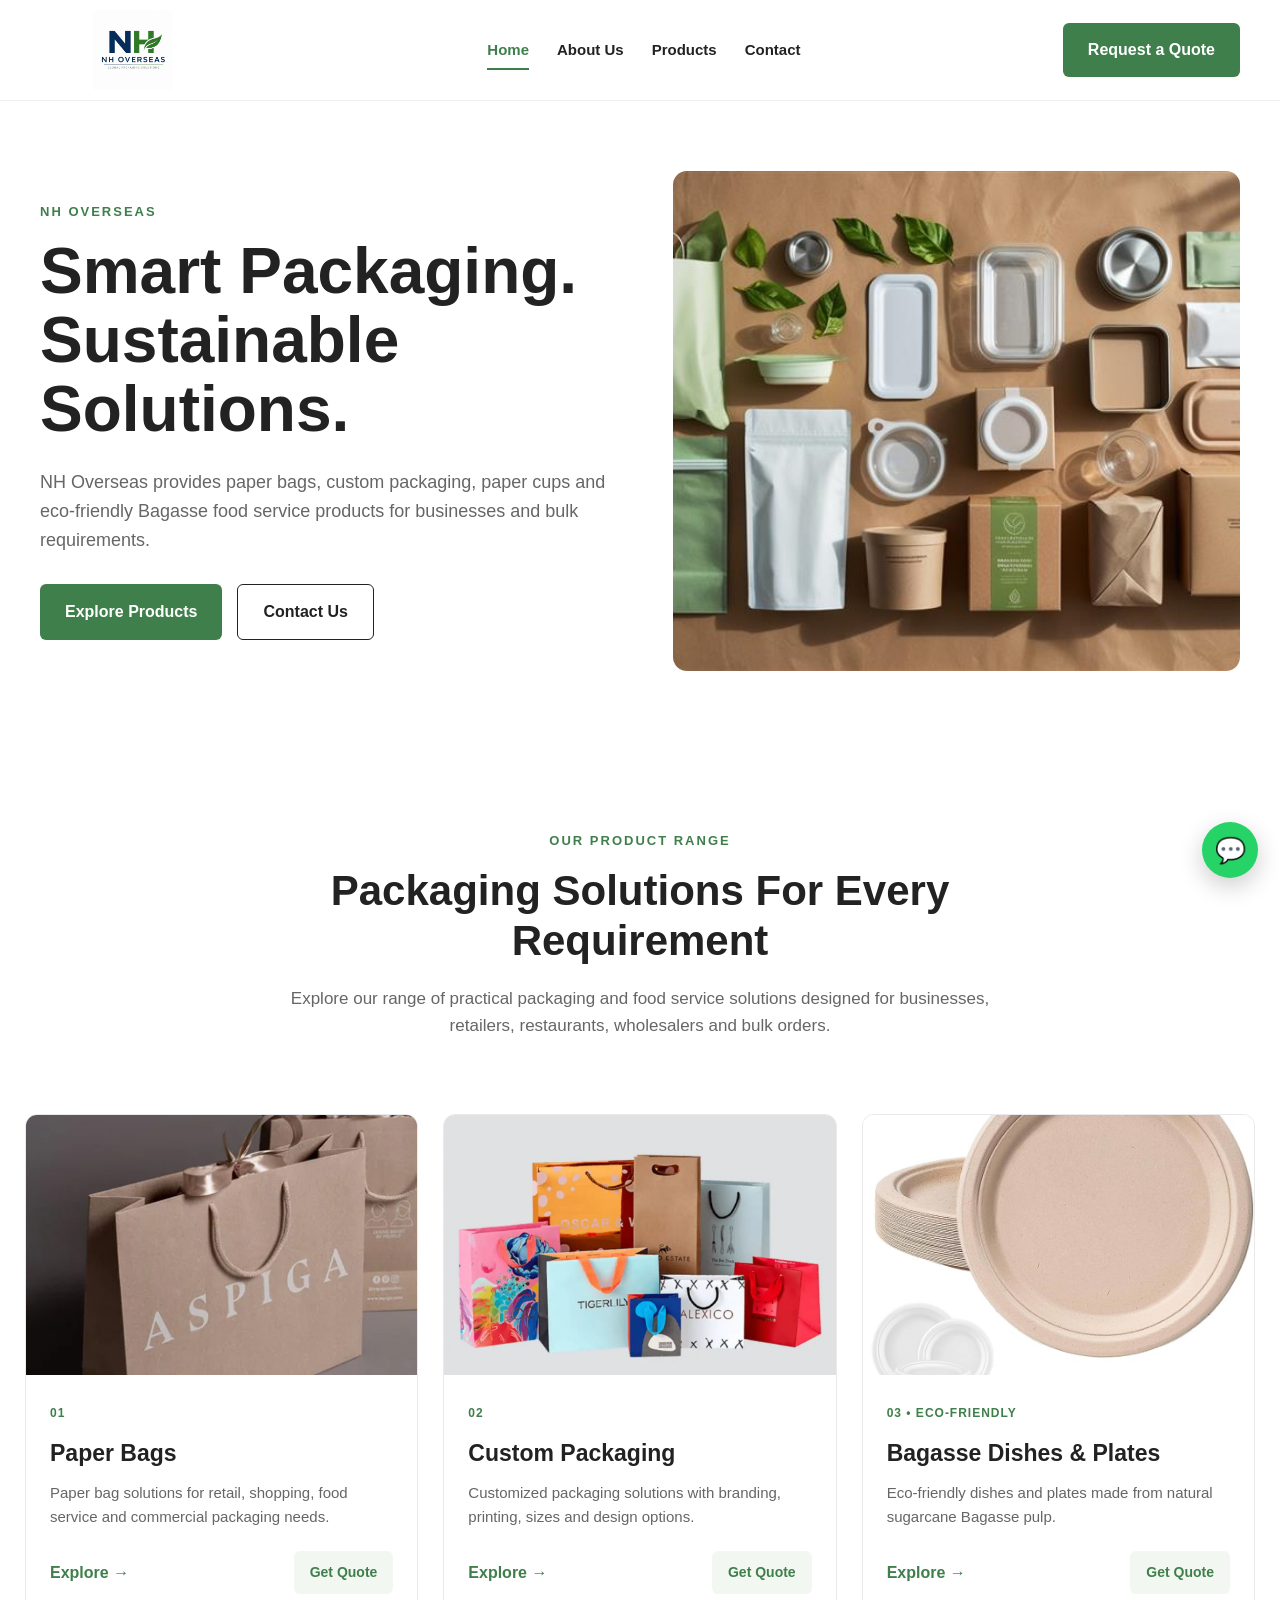
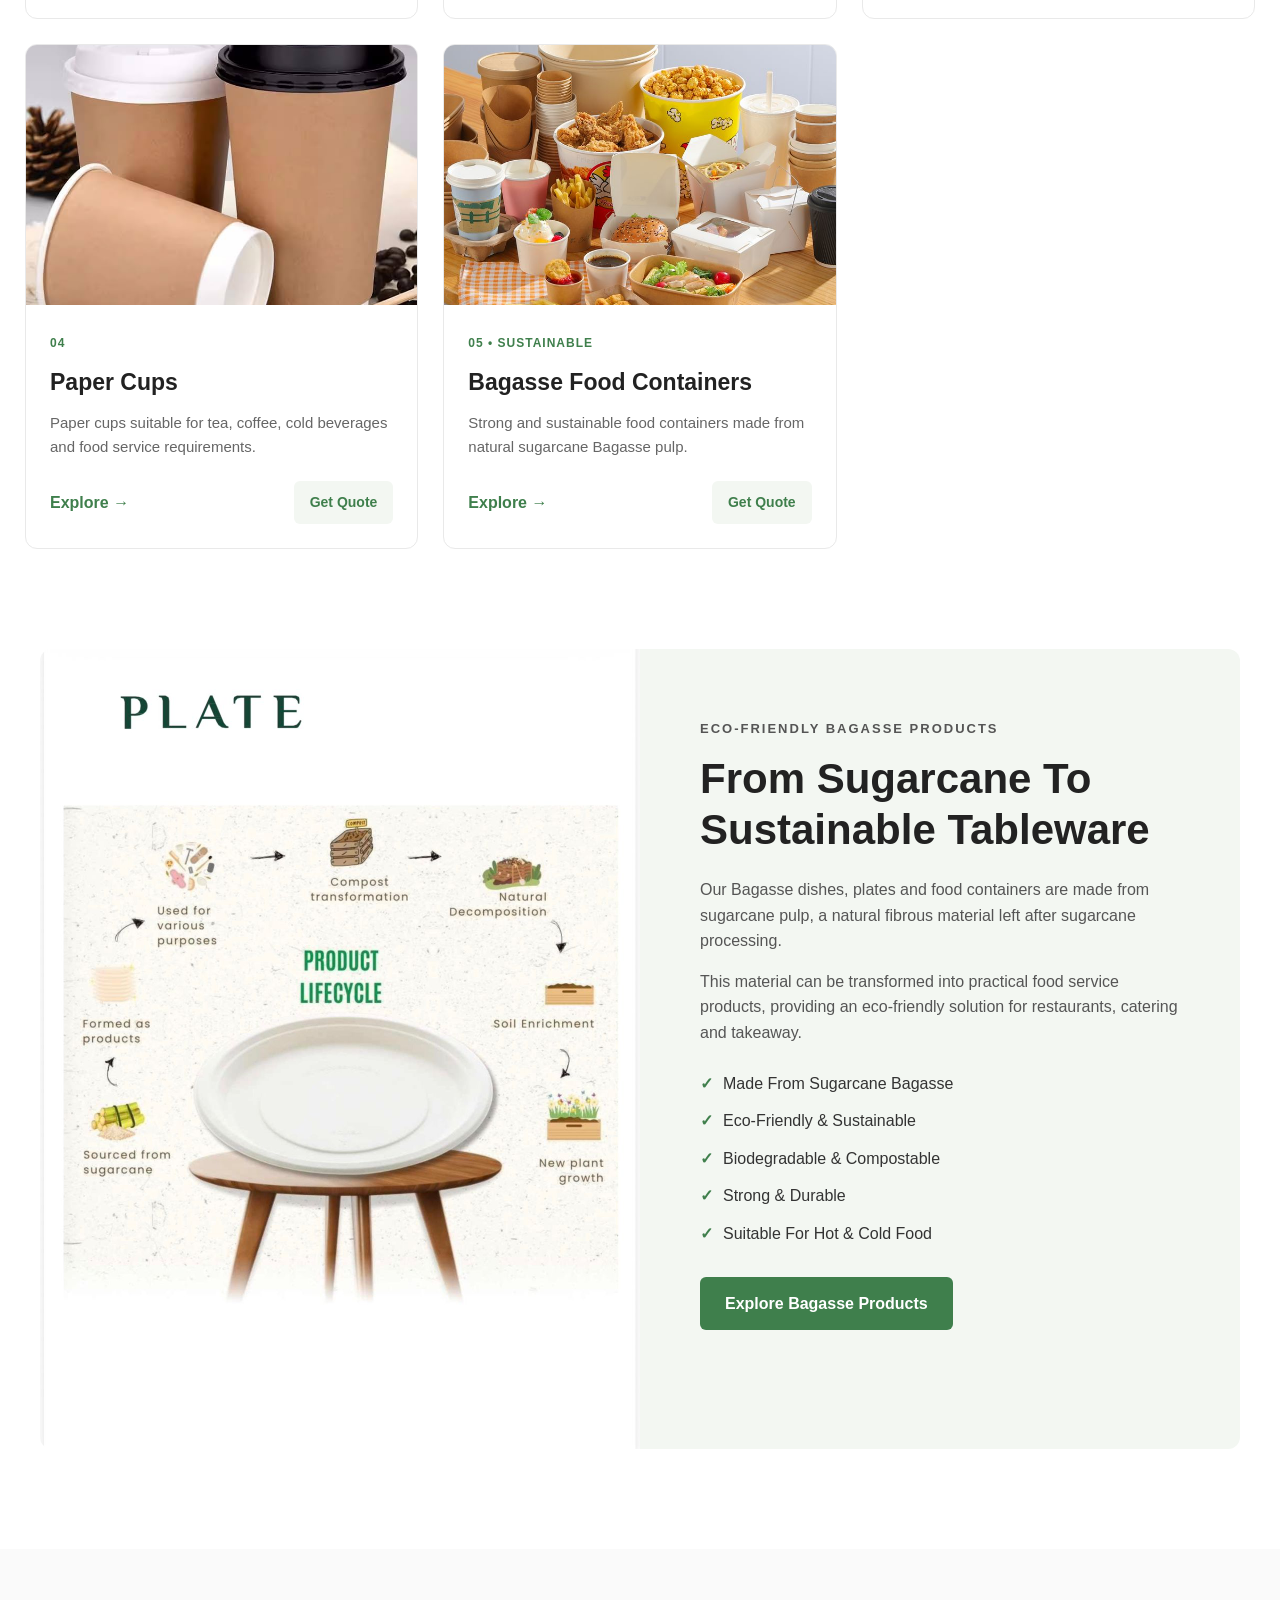
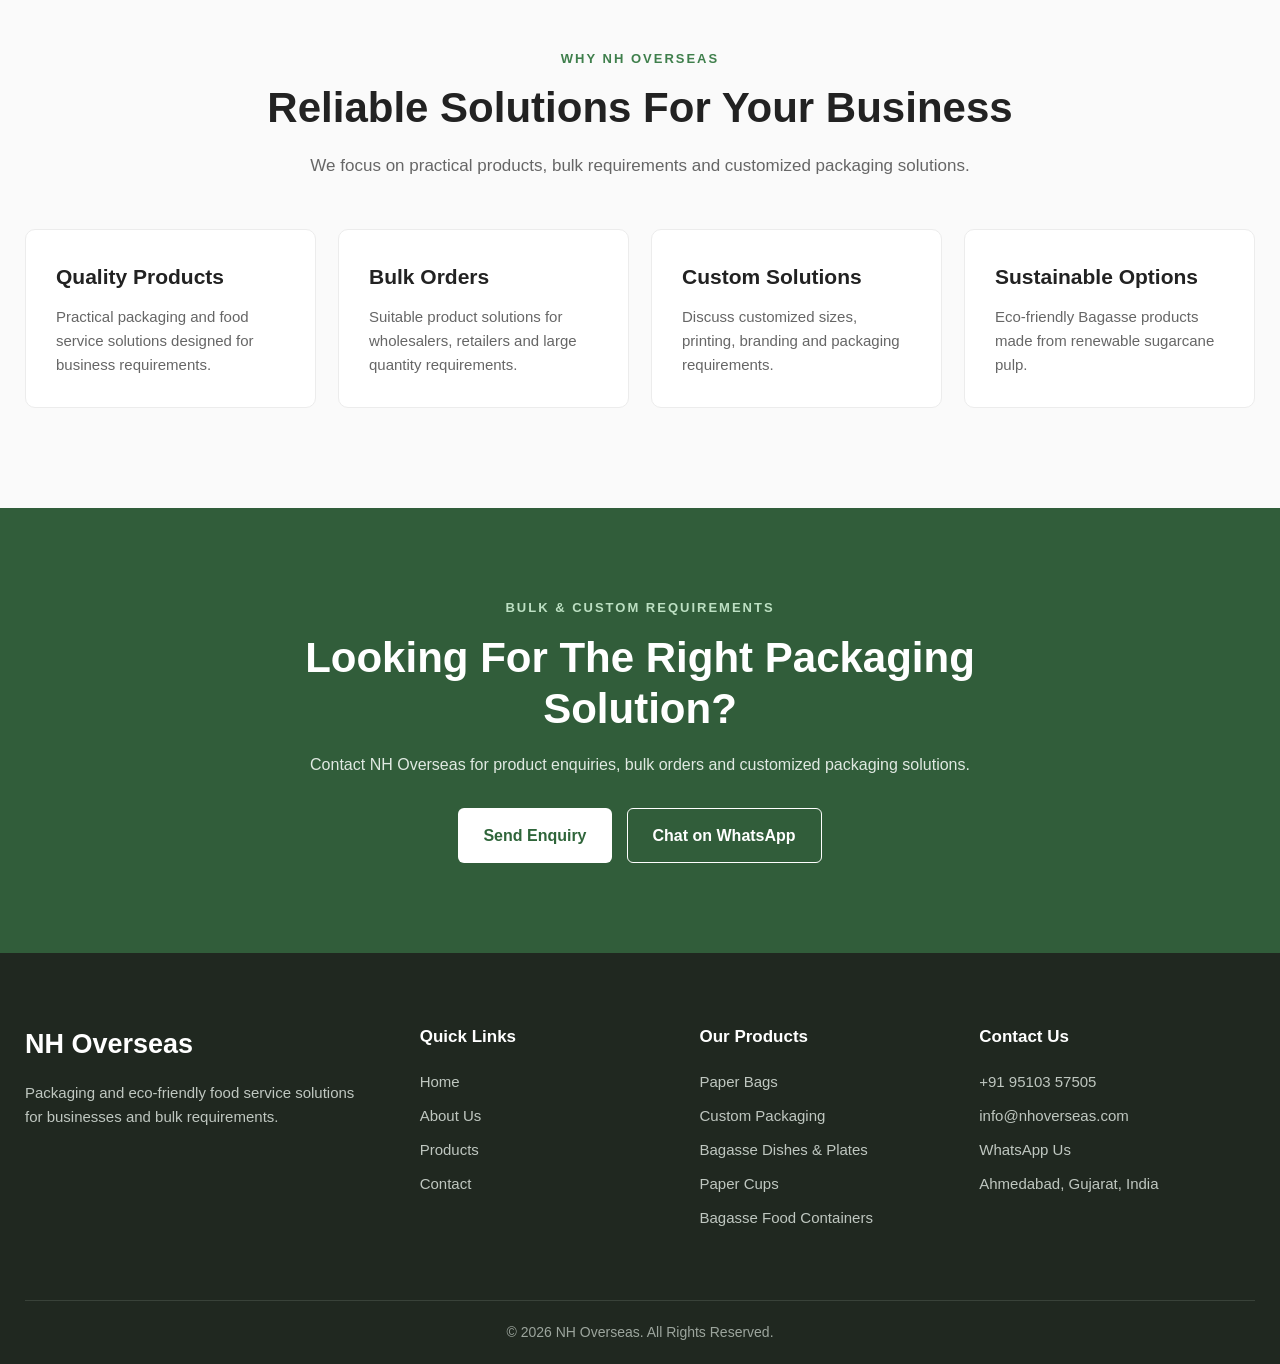
==== commit 4fa51ac3: "Update index.html" ====
--- a/index.html
+++ b/index.html
@@ -627,8 +627,8 @@
                     +91 95103 57505
                 </a>
 
-                <a href="mailto:patelhet0807@gmail.com">
-                    patelhet0807@gmail.com
+                <a href="mailto:info@nhoverseas.com">
+                    info@nhoverseas.com
                 </a>
 
                 <a href="https://wa.me/919510357505"
